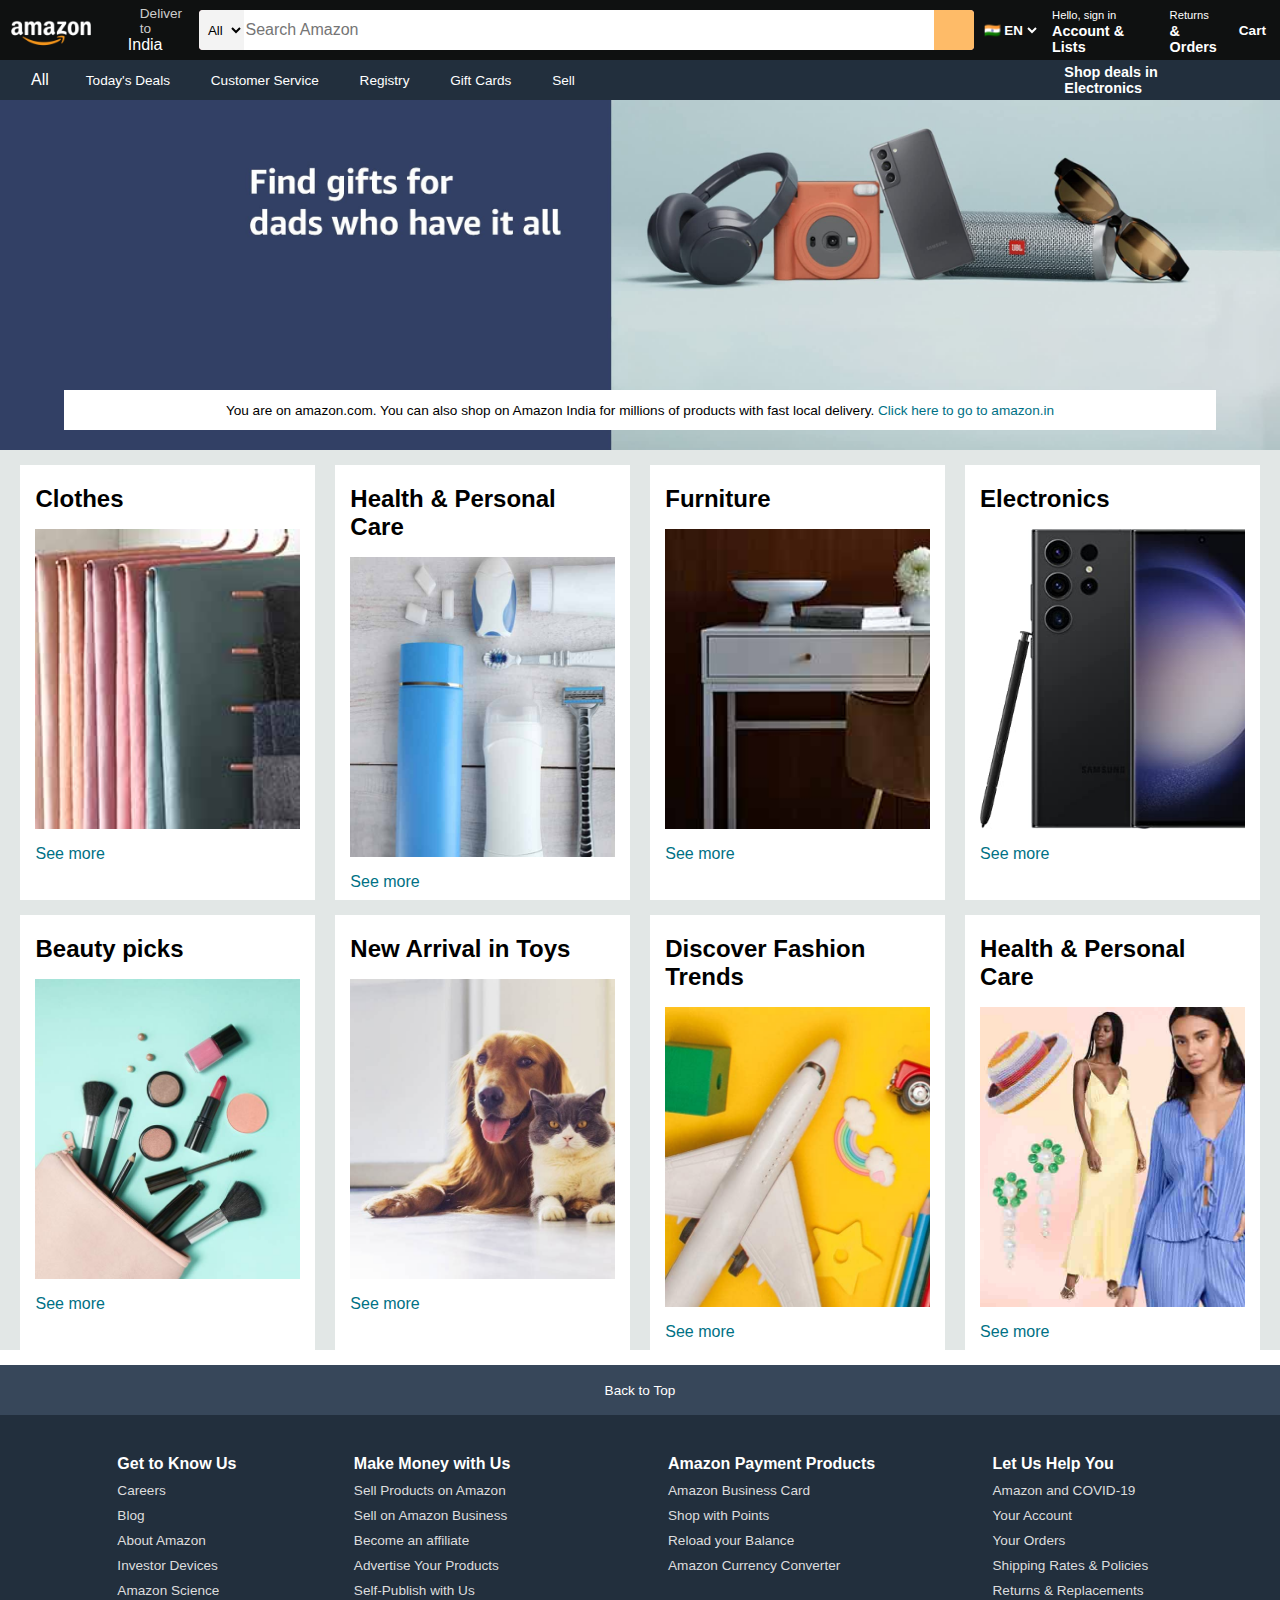
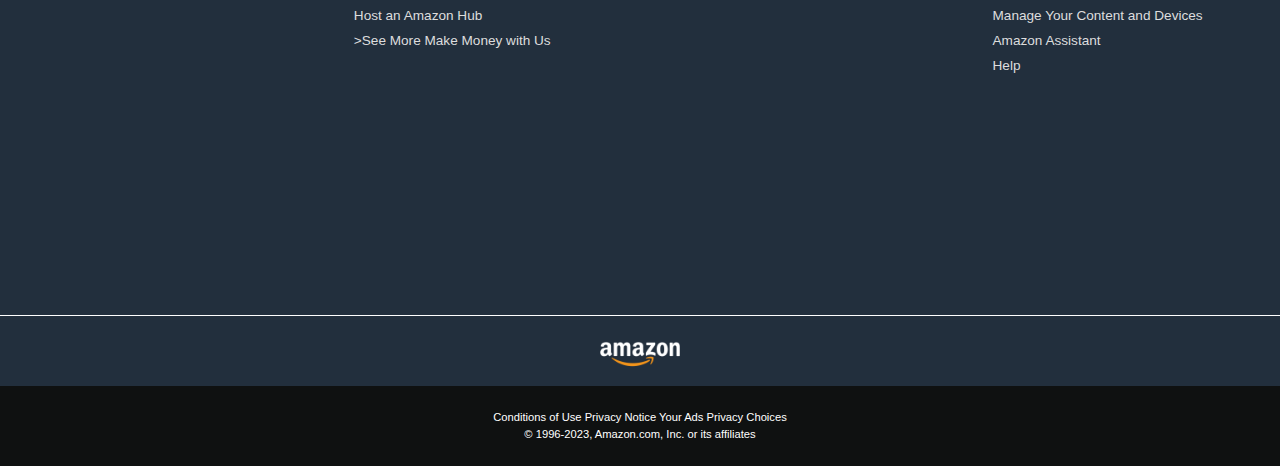
==== index.html @ dfee9e64 "Update and rename FRONTPAGE.html to index.html" ====
<!DOCTYPE html>
<html>
  <head>
    <title>AMAZON.CloneProject</title>
    <link rel="stylesheet" href="/STYLES/NAVIGATION_BAR.css">
    <link rel="stylesheet" href="https://cdnjs.cloudflare.com/ajax/libs/font-awesome/6.4.0/css/all.min.css" integrity="sha512-iecdLmaskl7CVkqkXNQ/ZH/XLlvWZOJyj7Yy7tcenmpD1ypASozpmT/E0iPtmFIB46ZmdtAc9eNBvH0H/ZpiBw==" crossorigin="anonymous" referrerpolicy="no-referrer" />
  </head>
  <body>
    <!-- NAVBAR -->
    <header>
      <div class="navbar">
        <!-- creating amazon logo -->
        <div class="nav-logo border">
          <div class="logo"></div>
        </div>
        
        <!-- creating address thing next -->
        <div class="nav-address border">
          <p class="add-first">Deliver to</p>
          <div class="add-icon">
            <i class="fa-solid fa-location-dot"></i>
            <p class="add-second">India</p>
          </div>
        </div>

        <!-- creating search bar -->
        <div class="nav-search">
          <select class="search-select">
            <option value="">All</option>
          </select>
          <input type="text" placeholder="Search Amazon" class="search-input">
          <div class="search-icon">
            <i class="fa-solid fa-magnifying-glass"></i>
          </div>
        </div>

        <!-- Box 4 -->
        <div class="select-country border">
          <select class="country">
            <option value="">
              <p>&#127470;&#127475; EN</p>
            </option>
          </select>
        </div>

        <!-- box 5 - nav sign-in -->
        <div class="nav-signin border">
          <p><span>Hello, sign in</span></p>
          <p class="nav-second">Account & Lists</p>
        </div>

        <!-- box 6 - nav return-order -->
        <div class="nav-return border">
          <p><span>Returns</span></p>
          <p class="nav-second">& Orders</p>
        </div>

        <!-- Box 7 (cart) -->
        <div class="nav-cart border">
          <i class="fa-solid fa-cart-shopping"></i>
          Cart
        </div>
      </div>
<!-- ------------------------------------------------------ -->
      <!-- SECOND PANEL -->
      <div class="panel">
        <!-- 1st part -->
        <div class="panel-all border">
          <i class="fa-solid fa-bars"></i>
          All
        </div>
        <!-- Middle part -->
        <div class="panel-ops">
          <P class="border">Today's Deals</P>
          <p class="border">Customer Service</p>
          <p class="border">Registry</p>
          <p class="border">Gift Cards</p>
          <p class="border">Sell</p>
        </div>
        <!-- Last part -->
        <div class="panel-deals border">
          Shop deals in Electronics
        </div>
      </div>
    </header>

    <!-- MIDDLE SECTION -->

    <!-- Hero Section -->
    <div class="hero-section">
      <div class="hero-message">
        <p>
          You are on amazon.com. You can also shop on Amazon India for millions of products with fast local delivery. <a>Click here to go to amazon.in</a>
        </p>
      </div>
    </div>

    <!-- ---------------------------------- -->
    <!-- shop-section -->
    <div class="shop-section">
      <div class="box1 box">

        <div class="box-content">
          <h2>Clothes</h2>
          <div class="box-img" style="background-image: url('/IMAGES/box1_image.jpg');"></div>
          <p>See more</p>
        </div>
        
      </div>

      <div class="box">
        <div class="box-content">
          <h2>Health & Personal Care</h2>
          <div class="box-img" style="background-image: url('/IMAGES/box2_image.jpg');"></div>
          <p>See more</p>
        </div>
      </div>

      <div class="box">
        <div class="box-content">
          <h2>Furniture</h2>
          <div class="box-img" style="background-image: url('/IMAGES/box3_image.jpg');"></div>
          <p>See more</p>
        </div>
      </div>

      <div class="box">
        <div class="box-content">
          <h2>Electronics</h2>
          <div class="box-img" style="background-image: url('/IMAGES/box4_image.jpg');"></div>
          <p>See more</p>
        </div>
      </div>

      <div class="box">

        <div class="box-content">
          <h2>Beauty picks</h2>
          <div class="box-img" style="background-image: url('/IMAGES/box5_image.jpg');"></div>
          <p>See more</p>
        </div>
        
      </div>

      <div class="box">
        <div class="box-content">
          <h2>New Arrival in Toys</h2>
          <div class="box-img" style="background-image: url('/IMAGES/box6_image.jpg');"></div>
          <p>See more</p>
        </div>
      </div>

      <div class="box">
        <div class="box-content">
          <h2>Discover Fashion Trends</h2>
          <div class="box-img" style="background-image: url('/IMAGES/box7_image.jpg');"></div>
          <p>See more</p>
        </div>
      </div>

      <div class="box">
        <div class="box-content">
          <h2>Health & Personal Care</h2>
          <div class="box-img" style="background-image: url('/IMAGES/box8_image.jpg');"></div>
          <p>See more</p>
        </div>
      </div>

    </div>

    <!-- --------------------------------------------------------- -->
    <!-- Footer section -->

    <footer>
      <div class="foot-panel1">Back to Top</div>
      <div class="foot-panel2">
        <!-- we'll make many lists here -->
        <ul>          <!-- This is a list -->  
          <p>Get to Know Us</p>
          <a>Careers</a>
          <a>Blog</a>
          <a>About Amazon</a>
          <a>Investor Devices</a>
          <a>Amazon Science</a>
        </ul>

        <ul>          <!-- This is a list --> 
          <p>Make Money with Us</p>
          <a>Sell Products on Amazon</a>
          <a>Sell on Amazon Business</a>
          <a>Become an affiliate</a>
          <a>Advertise Your Products</a>
          <a>Self-Publish with Us</a>
          <a>Host an Amazon Hub</a>
          <a>&#62;See More Make Money with Us</a>
        </ul>

        <ul>          <!-- This is a list --> 
          <p>Amazon Payment Products</p>
          <a>Amazon Business Card</a>
          <a>Shop with Points</a>
          <a>Reload your Balance</a>
          <a>Amazon Currency Converter</a>
        </ul>

        <ul>          <!-- This is a list --> 
          <p>Let Us Help You</p>
          <a>Amazon and COVID-19</a>
          <a>Your Account</a>
          <a>Your Orders</a>
          <a>Shipping Rates & Policies</a>
          <a>Returns & Replacements</a>
          <a>Manage Your Content and Devices</a>
          <a>Amazon Assistant</a>
          <a>Help</a>
        </ul>
      </div>

      <div class="foot-panel3">
        <div class="logo"></div>
      </div>

      <div class="foot-panel4">
        <div class="pages">
          <a>Conditions of Use</a>
          <a>Privacy Notice</a>
          <a>Your Ads Privacy Choices</a>
        </div>
        <div class="copyright">
          © 1996-2023, Amazon.com, Inc. or its affiliates
        </div>
      </div>
      
    </footer>
  </body>
</html>
---- STYLES/NAVIGATION_BAR.css ----
*{
  margin: 0;
  font-family: Arial;
  border: border-box;
} 
.navbar{
  height: 60px;
  background-color: #0f1111;
  color: white;
  display: flex;
  align-items: center;
  justify-content: space-between;
}
.nav-logo{
  height: 50px;
  width: 113px;
  margin-right: 10px;
}
.logo{
  background-image: url("/IMAGES/amazon_logo.png");
  background-size: cover;
  height: 50px;
  width: 100%;
}
.border{
  border: 1.5px solid transparent;
  border-radius: 2px;
}
.border:hover{
  border: 1.5px solid white;
  border-radius: 2px;
}
/* BOX 2 */
.nav-address{
  padding: 5px;
}
.add-first{
  color: #cccccc;
  font-size: 0.85rem;
  margin-left: 15px;
}
.add-second{
  font-size: 1rem;
  margin-left: 3px;
}
.add-icon{
  display: flex;
  align-items: center;
}

/* Search Bar (BOX 3) */
.nav-search{
  display: flex;
  justify-content: space-evenly;
  background-color: pink;
  height: 40px;
  width: 820px;
  border-radius: 4px;
}
.search-select{
  background-color: #f3f3f3;
  width: 50px;
  text-align: center;
  border-top-left-radius: 4px;
  border-bottom-left-radius: 4px;
  border: none;
}
.search-input{
  width: 100%;
  font-size: 1rem;
  border: none;
}
.search-icon{
  width: 45px;
  display: flex;
  justify-content: center;
  align-items: center;
  font-size: 1.2rem;
  background-color: #febb68;
  border-top-right-radius: 4px;
  border-bottom-right-radius: 4px;
  color: #0f1111;
}
.nav-search:hover{
  border: 2px solid #febb68;
}
/* box 4 */
.select-country{
  display: flex;
  justify-content: center;
  align-items: center;
  width: 73px;
  height: 50px;
}
.country{
  
  background-color:#0f1111;
  color: white;
  border: none;
  font-weight: bold;
}

/* Box 5 and Box 6 */
.nav-signin{
  display: flex;
  flex-direction: column;
  justify-content: center;
  padding: 6px;
  /* width: 120px;
  height: 50px; */
}
.nav-return{
  display: flex;
  flex-direction: column;
  justify-content: center;
  padding: 6px;
  /* width: 120px;
  height: 50px; */
}
span{
  font-size: 0.7rem;
}
.nav-second{
  font-size: 0.9rem;
  font-weight: 700;
}

/* Box 7 */
.nav-cart i{
  font-size: 30px;
}
.nav-cart{
  display: flex;
  align-items: end;
  font-size: 0.85rem;
  font-weight: 700;
  padding: 3px;
  margin-right: 10px;
}

/* **************************** */

/* Second Panel */
.panel{
  height: 40px;
  background-color: #222f3d;
  display: flex;
  color: white;
  align-items: center;
  justify-content: space-between;
}
.panel-all{
  margin-left: 20px;
  padding: 10px;
}
.panel-ops p{
  display: inline;
  margin-left: 15px;
  padding: 10px;
}
.panel-ops{
  width: 70%;
  font-size: 0.85rem;
}
.panel-deals{
  font-size: 0.9rem;
  font-weight: 700;
  margin-right: 30px;
  margin-left: 100px;
  padding: 10px;
}

/* ************************************** */
/* Middle section */

/* Hero section */
.hero-section{
  background-image: url(/IMAGES/hero_image.jpg);
  background-size: cover;
  height: 350px;
  display: flex;
  justify-content: center;
  align-items: flex-end;
}
.hero-message{
  background-color: white;
  color: black;
  height: 40px;
  width: 90%;
  display: flex;
  align-items: center;
  justify-content: center;
  font-size: 0.85rem;
  margin-bottom: 20px;
}
.hero-message a{
  color: #007185;
}

/* ***************************************  */

/* shop section */
.shop-section{
  display: flex;
  flex-wrap: wrap;
  justify-content: space-evenly;
  background-color: #e2e7e6;
}
.box{
  height: 400px;
  width: 23%;
  background-color: white;
  padding: 20px 0px 15px;
  margin-top: 15px;
}
.box-img{
  height: 300px;
  background-size: cover;
  margin-top: 1rem;
  margin-bottom: 1rem;
}
.box-content{
  margin-left: 15px;
  margin-right: 15px;
}
.box-content p{
  color: #007185;
}

/* **************************************** */
/* Footer */
footer{
  margin-top: 15px;
}
.foot-panel1{
  background-color: #37475a;
  color: white;
  height: 50px;
  display: flex;
  align-items: center;
  justify-content: center;
  font-size: 0.85rem;
}

.foot-panel2{
  background-color: #222f3d;
  color: white;
  height: 500px;
  display: flex;
  justify-content: space-evenly;
}

ul {
  margin-top: 40px;
}
ul p{
  font-weight: 700;
}
ul a {
  display: block;
  font-size: 0.85rem;
  margin-top: 10px;
  color: #dddddd;
}

/* foot panel3 */
.foot-panel3 {
  background-color: #222f3d;
  color: white;
  border-top: 0.5px solid white;
  height: 70px;
  display: flex;
  justify-content: center;
  align-items: center;
}
.logo{
  background-image: url("/IMAGES/amazon_logo.png");
  background-size: cover;
  height: 50px;
  width: 100px;
}

/* foot - panel 4 */
.foot-panel4{
  background-color: #0f1111;
  color: white;
  height: 80px;
  font-size:0.7rem;
  text-align: center;
}
.pages{
  padding-top: 25px;
}
.copyright{
  padding-top: 5px;
}
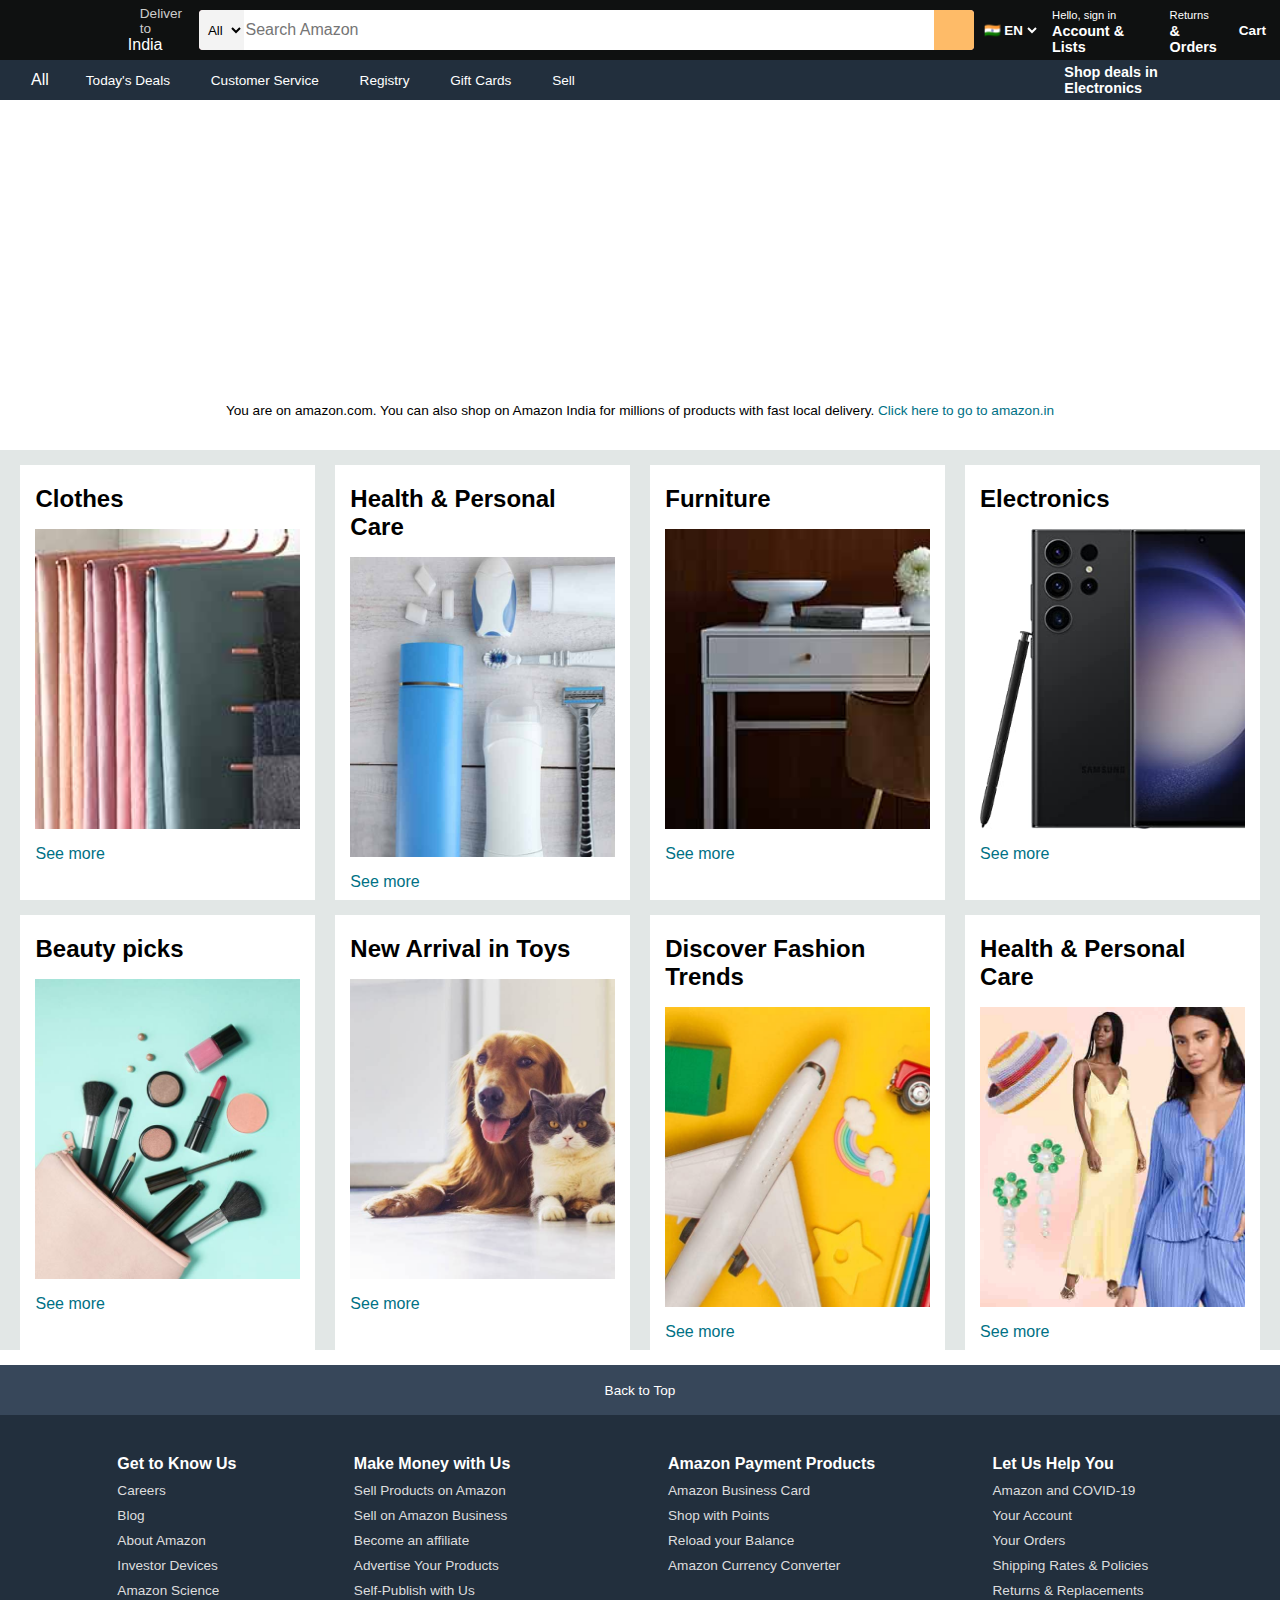
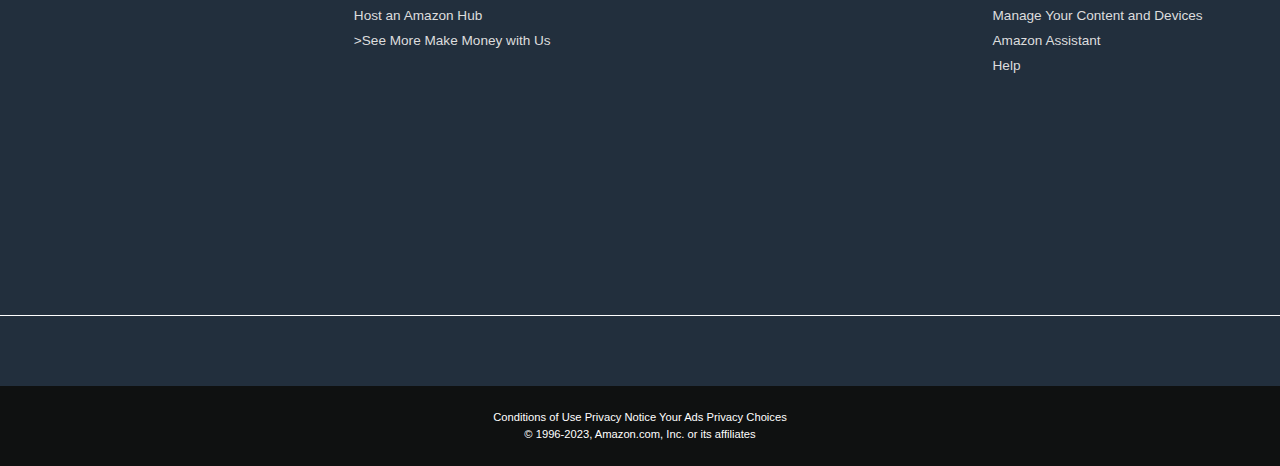
==== commit 7a9e1991: "Update index.html" ====
--- a/index.html
+++ b/index.html
@@ -2,7 +2,7 @@
 <html>
   <head>
     <title>AMAZON.CloneProject</title>
-    <link rel="stylesheet" href="/STYLES/NAVIGATION_BAR.css">
+    <link rel="stylesheet" href="STYLES/NAVIGATION_BAR.css">
     <link rel="stylesheet" href="https://cdnjs.cloudflare.com/ajax/libs/font-awesome/6.4.0/css/all.min.css" integrity="sha512-iecdLmaskl7CVkqkXNQ/ZH/XLlvWZOJyj7Yy7tcenmpD1ypASozpmT/E0iPtmFIB46ZmdtAc9eNBvH0H/ZpiBw==" crossorigin="anonymous" referrerpolicy="no-referrer" />
   </head>
   <body>
@@ -102,7 +102,7 @@
 
         <div class="box-content">
           <h2>Clothes</h2>
-          <div class="box-img" style="background-image: url('/IMAGES/box1_image.jpg');"></div>
+          <div class="box-img" style="background-image: url('IMAGES/box1_image.jpg');"></div>
           <p>See more</p>
         </div>
         
@@ -111,7 +111,7 @@
       <div class="box">
         <div class="box-content">
           <h2>Health & Personal Care</h2>
-          <div class="box-img" style="background-image: url('/IMAGES/box2_image.jpg');"></div>
+          <div class="box-img" style="background-image: url('IMAGES/box2_image.jpg');"></div>
           <p>See more</p>
         </div>
       </div>
@@ -119,7 +119,7 @@
       <div class="box">
         <div class="box-content">
           <h2>Furniture</h2>
-          <div class="box-img" style="background-image: url('/IMAGES/box3_image.jpg');"></div>
+          <div class="box-img" style="background-image: url('IMAGES/box3_image.jpg');"></div>
           <p>See more</p>
         </div>
       </div>
@@ -127,7 +127,7 @@
       <div class="box">
         <div class="box-content">
           <h2>Electronics</h2>
-          <div class="box-img" style="background-image: url('/IMAGES/box4_image.jpg');"></div>
+          <div class="box-img" style="background-image: url('IMAGES/box4_image.jpg');"></div>
           <p>See more</p>
         </div>
       </div>
@@ -136,7 +136,7 @@
 
         <div class="box-content">
           <h2>Beauty picks</h2>
-          <div class="box-img" style="background-image: url('/IMAGES/box5_image.jpg');"></div>
+          <div class="box-img" style="background-image: url('IMAGES/box5_image.jpg');"></div>
           <p>See more</p>
         </div>
         
@@ -145,7 +145,7 @@
       <div class="box">
         <div class="box-content">
           <h2>New Arrival in Toys</h2>
-          <div class="box-img" style="background-image: url('/IMAGES/box6_image.jpg');"></div>
+          <div class="box-img" style="background-image: url('IMAGES/box6_image.jpg');"></div>
           <p>See more</p>
         </div>
       </div>
@@ -153,7 +153,7 @@
       <div class="box">
         <div class="box-content">
           <h2>Discover Fashion Trends</h2>
-          <div class="box-img" style="background-image: url('/IMAGES/box7_image.jpg');"></div>
+          <div class="box-img" style="background-image: url('IMAGES/box7_image.jpg');"></div>
           <p>See more</p>
         </div>
       </div>
@@ -161,7 +161,7 @@
       <div class="box">
         <div class="box-content">
           <h2>Health & Personal Care</h2>
-          <div class="box-img" style="background-image: url('/IMAGES/box8_image.jpg');"></div>
+          <div class="box-img" style="background-image: url('IMAGES/box8_image.jpg');"></div>
           <p>See more</p>
         </div>
       </div>
--- a/STYLES/NAVIGATION_BAR.css
+++ b/STYLES/NAVIGATION_BAR.css
@@ -17,7 +17,7 @@
   margin-right: 10px;
 }
 .logo{
-  background-image: url("/IMAGES/amazon_logo.png");
+  background-image: url("IMAGES/amazon_logo.png");
   background-size: cover;
   height: 50px;
   width: 100%;
@@ -175,7 +175,7 @@
 
 /* Hero section */
 .hero-section{
-  background-image: url(/IMAGES/hero_image.jpg);
+  background-image: url(IMAGES/hero_image.jpg);
   background-size: cover;
   height: 350px;
   display: flex;
@@ -274,7 +274,7 @@
   align-items: center;
 }
 .logo{
-  background-image: url("/IMAGES/amazon_logo.png");
+  background-image: url("IMAGES/amazon_logo.png");
   background-size: cover;
   height: 50px;
   width: 100px;
@@ -293,4 +293,4 @@
 }
 .copyright{
   padding-top: 5px;
-}+}
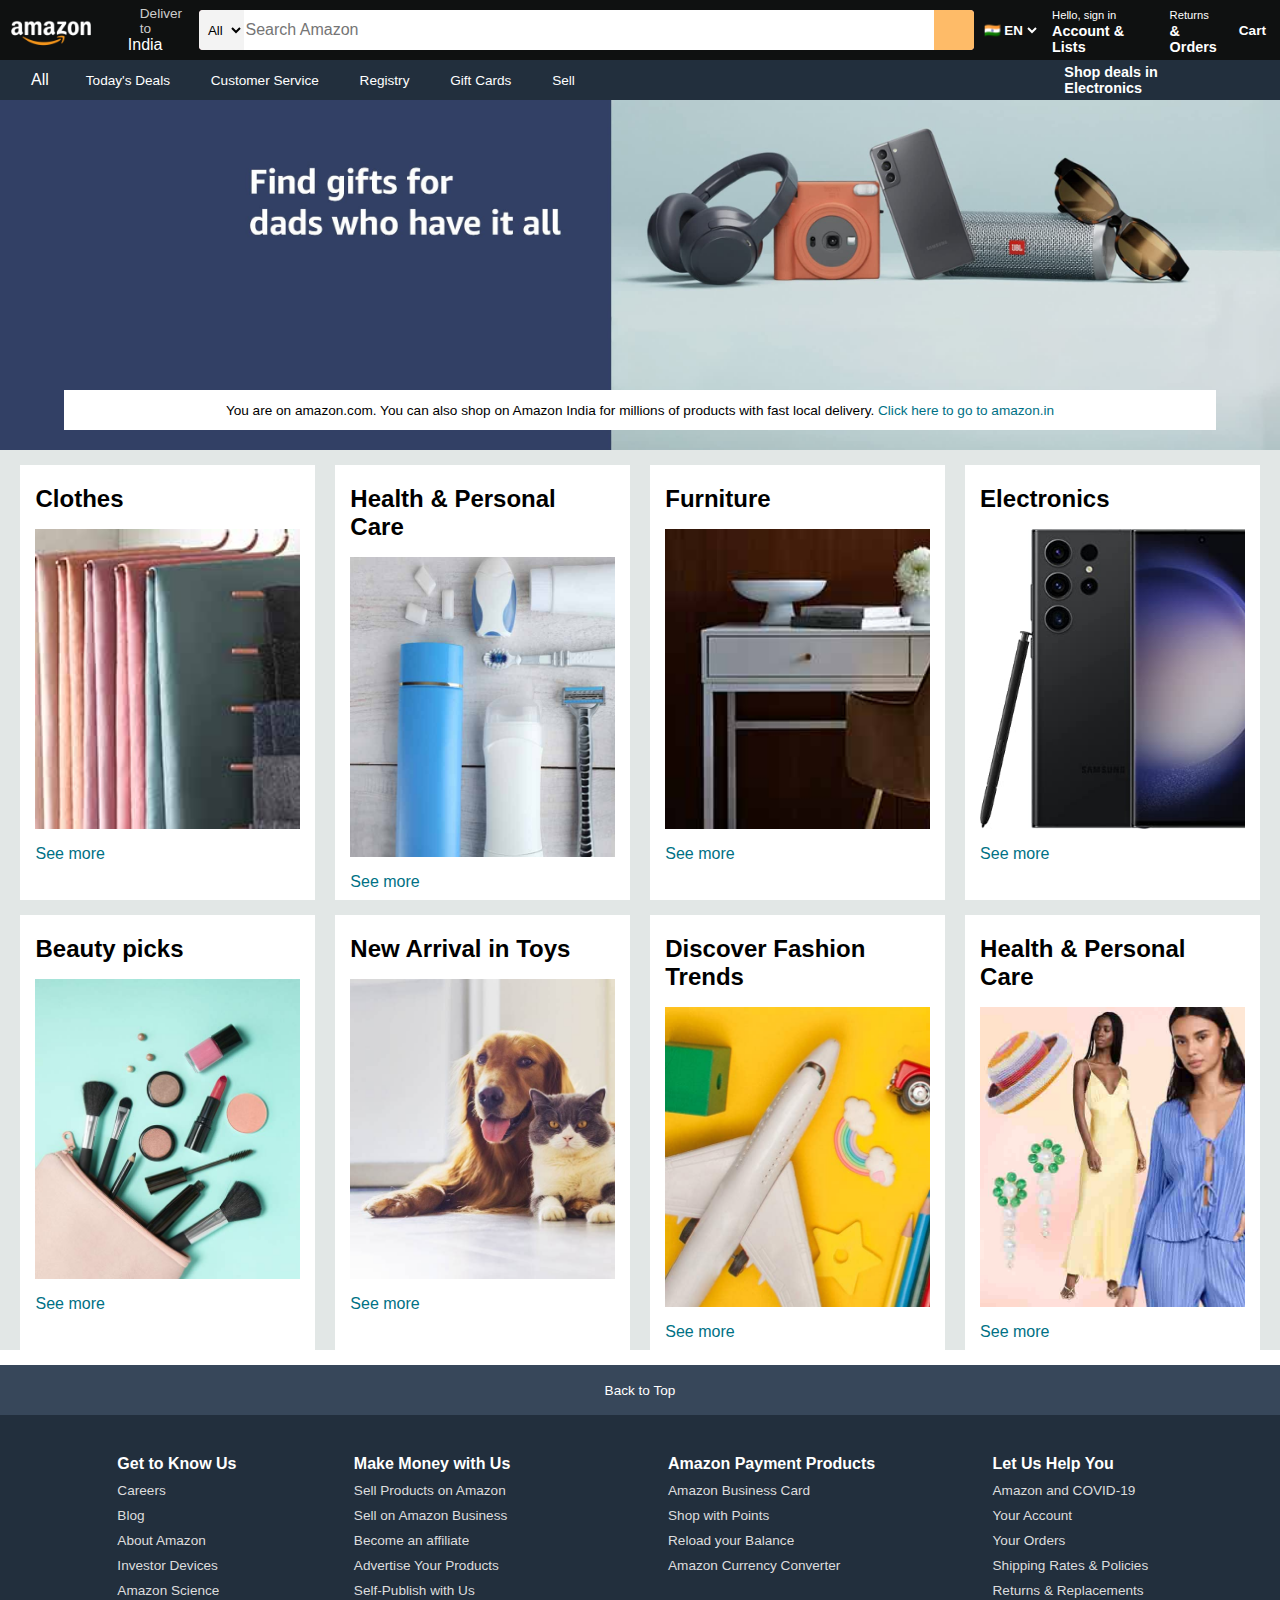
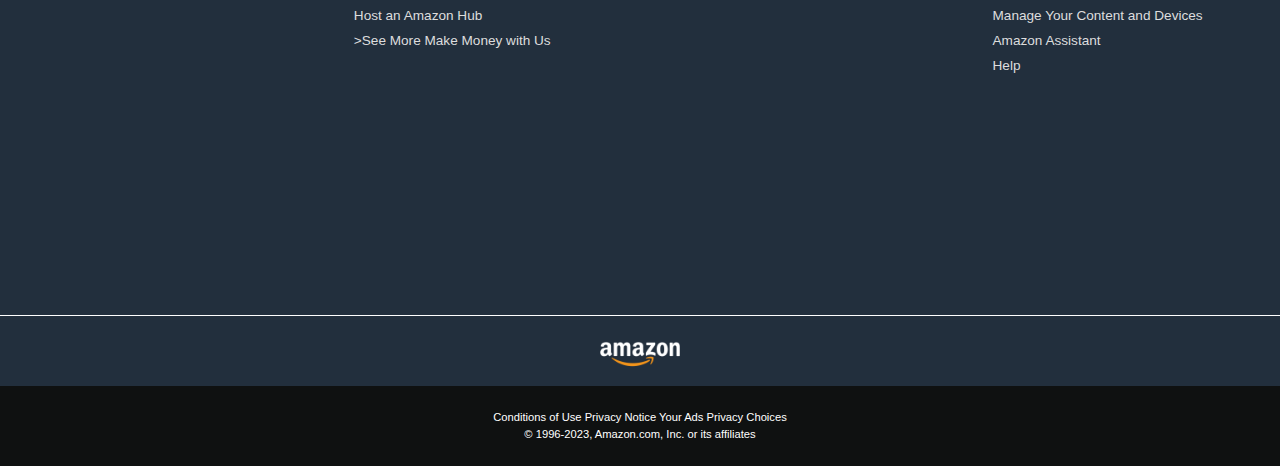
==== commit 0fad1371: "Update index.html" ====
--- a/index.html
+++ b/index.html
@@ -2,7 +2,7 @@
 <html>
   <head>
     <title>AMAZON.CloneProject</title>
-    <link rel="stylesheet" href="STYLES/NAVIGATION_BAR.css">
+    <link rel="stylesheet" href="NAVIGATION_BAR.css">
     <link rel="stylesheet" href="https://cdnjs.cloudflare.com/ajax/libs/font-awesome/6.4.0/css/all.min.css" integrity="sha512-iecdLmaskl7CVkqkXNQ/ZH/XLlvWZOJyj7Yy7tcenmpD1ypASozpmT/E0iPtmFIB46ZmdtAc9eNBvH0H/ZpiBw==" crossorigin="anonymous" referrerpolicy="no-referrer" />
   </head>
   <body>
--- a/NAVIGATION_BAR.css
+++ b/NAVIGATION_BAR.css
@@ -0,0 +1,296 @@
+*{
+  margin: 0;
+  font-family: Arial;
+  border: border-box;
+} 
+.navbar{
+  height: 60px;
+  background-color: #0f1111;
+  color: white;
+  display: flex;
+  align-items: center;
+  justify-content: space-between;
+}
+.nav-logo{
+  height: 50px;
+  width: 113px;
+  margin-right: 10px;
+}
+.logo{
+  background-image: url("IMAGES/amazon_logo.png");
+  background-size: cover;
+  height: 50px;
+  width: 100%;
+}
+.border{
+  border: 1.5px solid transparent;
+  border-radius: 2px;
+}
+.border:hover{
+  border: 1.5px solid white;
+  border-radius: 2px;
+}
+/* BOX 2 */
+.nav-address{
+  padding: 5px;
+}
+.add-first{
+  color: #cccccc;
+  font-size: 0.85rem;
+  margin-left: 15px;
+}
+.add-second{
+  font-size: 1rem;
+  margin-left: 3px;
+}
+.add-icon{
+  display: flex;
+  align-items: center;
+}
+
+/* Search Bar (BOX 3) */
+.nav-search{
+  display: flex;
+  justify-content: space-evenly;
+  background-color: pink;
+  height: 40px;
+  width: 820px;
+  border-radius: 4px;
+}
+.search-select{
+  background-color: #f3f3f3;
+  width: 50px;
+  text-align: center;
+  border-top-left-radius: 4px;
+  border-bottom-left-radius: 4px;
+  border: none;
+}
+.search-input{
+  width: 100%;
+  font-size: 1rem;
+  border: none;
+}
+.search-icon{
+  width: 45px;
+  display: flex;
+  justify-content: center;
+  align-items: center;
+  font-size: 1.2rem;
+  background-color: #febb68;
+  border-top-right-radius: 4px;
+  border-bottom-right-radius: 4px;
+  color: #0f1111;
+}
+.nav-search:hover{
+  border: 2px solid #febb68;
+}
+/* box 4 */
+.select-country{
+  display: flex;
+  justify-content: center;
+  align-items: center;
+  width: 73px;
+  height: 50px;
+}
+.country{
+  
+  background-color:#0f1111;
+  color: white;
+  border: none;
+  font-weight: bold;
+}
+
+/* Box 5 and Box 6 */
+.nav-signin{
+  display: flex;
+  flex-direction: column;
+  justify-content: center;
+  padding: 6px;
+  /* width: 120px;
+  height: 50px; */
+}
+.nav-return{
+  display: flex;
+  flex-direction: column;
+  justify-content: center;
+  padding: 6px;
+  /* width: 120px;
+  height: 50px; */
+}
+span{
+  font-size: 0.7rem;
+}
+.nav-second{
+  font-size: 0.9rem;
+  font-weight: 700;
+}
+
+/* Box 7 */
+.nav-cart i{
+  font-size: 30px;
+}
+.nav-cart{
+  display: flex;
+  align-items: end;
+  font-size: 0.85rem;
+  font-weight: 700;
+  padding: 3px;
+  margin-right: 10px;
+}
+
+/* **************************** */
+
+/* Second Panel */
+.panel{
+  height: 40px;
+  background-color: #222f3d;
+  display: flex;
+  color: white;
+  align-items: center;
+  justify-content: space-between;
+}
+.panel-all{
+  margin-left: 20px;
+  padding: 10px;
+}
+.panel-ops p{
+  display: inline;
+  margin-left: 15px;
+  padding: 10px;
+}
+.panel-ops{
+  width: 70%;
+  font-size: 0.85rem;
+}
+.panel-deals{
+  font-size: 0.9rem;
+  font-weight: 700;
+  margin-right: 30px;
+  margin-left: 100px;
+  padding: 10px;
+}
+
+/* ************************************** */
+/* Middle section */
+
+/* Hero section */
+.hero-section{
+  background-image: url(IMAGES/hero_image.jpg);
+  background-size: cover;
+  height: 350px;
+  display: flex;
+  justify-content: center;
+  align-items: flex-end;
+}
+.hero-message{
+  background-color: white;
+  color: black;
+  height: 40px;
+  width: 90%;
+  display: flex;
+  align-items: center;
+  justify-content: center;
+  font-size: 0.85rem;
+  margin-bottom: 20px;
+}
+.hero-message a{
+  color: #007185;
+}
+
+/* ***************************************  */
+
+/* shop section */
+.shop-section{
+  display: flex;
+  flex-wrap: wrap;
+  justify-content: space-evenly;
+  background-color: #e2e7e6;
+}
+.box{
+  height: 400px;
+  width: 23%;
+  background-color: white;
+  padding: 20px 0px 15px;
+  margin-top: 15px;
+}
+.box-img{
+  height: 300px;
+  background-size: cover;
+  margin-top: 1rem;
+  margin-bottom: 1rem;
+}
+.box-content{
+  margin-left: 15px;
+  margin-right: 15px;
+}
+.box-content p{
+  color: #007185;
+}
+
+/* **************************************** */
+/* Footer */
+footer{
+  margin-top: 15px;
+}
+.foot-panel1{
+  background-color: #37475a;
+  color: white;
+  height: 50px;
+  display: flex;
+  align-items: center;
+  justify-content: center;
+  font-size: 0.85rem;
+}
+
+.foot-panel2{
+  background-color: #222f3d;
+  color: white;
+  height: 500px;
+  display: flex;
+  justify-content: space-evenly;
+}
+
+ul {
+  margin-top: 40px;
+}
+ul p{
+  font-weight: 700;
+}
+ul a {
+  display: block;
+  font-size: 0.85rem;
+  margin-top: 10px;
+  color: #dddddd;
+}
+
+/* foot panel3 */
+.foot-panel3 {
+  background-color: #222f3d;
+  color: white;
+  border-top: 0.5px solid white;
+  height: 70px;
+  display: flex;
+  justify-content: center;
+  align-items: center;
+}
+.logo{
+  background-image: url("IMAGES/amazon_logo.png");
+  background-size: cover;
+  height: 50px;
+  width: 100px;
+}
+
+/* foot - panel 4 */
+.foot-panel4{
+  background-color: #0f1111;
+  color: white;
+  height: 80px;
+  font-size:0.7rem;
+  text-align: center;
+}
+.pages{
+  padding-top: 25px;
+}
+.copyright{
+  padding-top: 5px;
+}